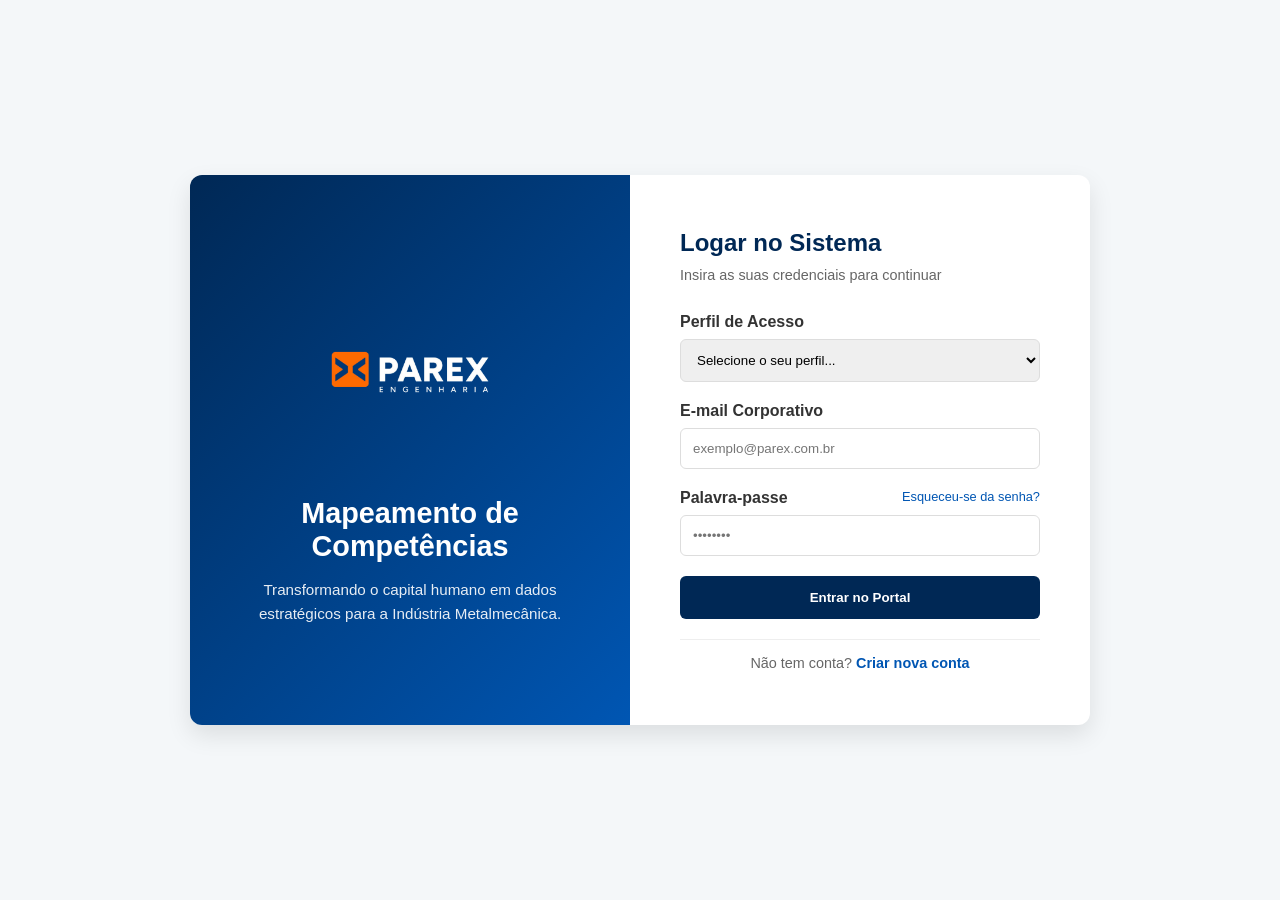
==== frontend/index.html @ 397d4d09 "feat: Segundo commit, todas as funções basicas adicionadas." ====
<!DOCTYPE html>
<html lang="pt-PT">
<head>
    <meta charset="UTF-8">
    <meta name="viewport" content="width=device-width, initial-scale=1.0">
    <title>PAREX - Portal de Competências & Aptidões</title>
    <link rel="stylesheet" href="assets/css/global.css">
</head>
<body>

    <!-- Container principal do login -->
    <div class="login-container">
        
        <!-- Seção esquerda: Branding e apresentação da empresa -->
        <div class="login-branding">
            <div class="branding-content">
                <img src="assets/images/logo-parex.png" alt="PAREX S.A. Logo" class="logo-industria">
                <h1>Mapeamento de Competências</h1>
                <p>Transformando o capital humano em dados estratégicos para a Indústria Metalmecânica.</p>
            </div>
        </div>

        <!-- Seção direita: Formulário de Login -->
        <div class="login-box">
            <h2>Logar no Sistema</h2>
            <p class="subtitle">Insira as suas credenciais para continuar</p>

            <!-- Formulário de autenticação -->
            <form id="formLogin" action="#" method="POST">
                
                <!-- Seletor de perfil: Colaborador ou Gestor -->
                <div class="input-group">
                    <label for="perfil">Perfil de Acesso</label>
                    <select id="perfil" name="perfil" required>
                        <option value="" disabled selected>Selecione o seu perfil...</option>
                        <option value="colaborador">Colaborador (Quiz & Perfil)</option>
                        <option value="gestor">Gestor de RH (Painel Estratégico)</option>
                    </select>
                </div>

                <!-- Campo de entrada do e-mail corporativo -->
                <div class="input-group">
                    <label for="email">E-mail Corporativo</label>
                    <input type="email" id="email" name="email" placeholder="exemplo@parex.com.br" required autocomplete="username">
                </div>

                <!-- Campo de palavra-passe com link de recuperação -->
                <div class="input-group">
                    <div class="label-row">
                        <label for="password">Palavra-passe</label>
                        <!-- Link para abrir modal de recuperação de acesso -->
                        <a href="#" id="btnEsqueceu" class="forgot-link">Esqueceu-se da senha?</a>
                    </div>
                    <input type="password" id="password" name="password" placeholder="••••••••" required autocomplete="current-password">
                </div>

                <!-- Botão de submissão do login -->
                <button type="submit" class="btn-login">Entrar no Portal</button>
            </form>

            <!-- Link para criar nova conta -->
            <div class="cadastro-link">
                <p>Não tem conta? <a href="#" id="btnCriarConta">Criar nova conta</a></p>
            </div>
        </div>
    </div>

    <!-- Modal de Recuperação de Acesso (inicialmente oculto) -->
    <div id="modalRecuperacao" class="modal-recovery hidden">
        <div class="modal-content">
            <!-- Botão para fechar o modal -->
            <span class="close-modal">&times;</span>
            <h3>Recuperar Acesso</h3>
            <p>Insira o seu e-mail corporativo cadastrado. Enviaremos um link para redefinir a sua palavra-passe.</p>
            
            <!-- Formulário para solicitar recuperação de senha -->
            <form id="formRecuperacao">
                <div class="input-group">
                    <label for="emailRecupera">E-mail Corporativo</label>
                    <input type="email" id="emailRecupera" required placeholder="exemplo@parex.com.br">
                </div>
                <button type="submit" class="btn-recovery">Enviar Instruções</button>
            </form>
        </div>
    </div>

    <!-- Modal de Cadastro de Nova Conta (inicialmente oculto) -->
    <div id="modalCadastro" class="modal-recovery hidden">
        <div class="modal-content">
            <!-- Botão para fechar o modal -->
            <span class="close-modal-cadastro">&times;</span>
            <h3>Criar Nova Conta</h3>
            <p>Preencha os dados abaixo para se registrar no sistema MAPA</p>
            
            <!-- Formulário de cadastro de novo usuário -->
            <form id="formCadastro">
                <!-- Campo de nome completo -->
                <div class="input-group">
                    <label for="nomeCompleto">Nome Completo</label>
                    <input type="text" id="nomeCompleto" required placeholder="João da Silva">
                </div>

                <!-- Campo de e-mail corporativo -->
                <div class="input-group">
                    <label for="emailCadastro">E-mail Corporativo</label>
                    <input type="email" id="emailCadastro" required placeholder="joao.silva@parex.com.br">
                </div>

                <!-- Seletor de perfil na criação de conta -->
                <div class="input-group">
                    <label for="perfilCadastro">Perfil de Acesso</label>
                    <select id="perfilCadastro" required>
                        <option value="" disabled selected>Selecione o seu perfil...</option>
                        <option value="colaborador">Colaborador</option>
                        <option value="gestor">Gestor de RH</option>
                    </select>
                </div>

                <!-- Campo de palavra-passe (mínimo 6 caracteres) -->
                <div class="input-group">
                    <label for="senhaCadastro">Palavra-passe</label>
                    <input type="password" id="senhaCadastro" required placeholder="••••••••" minlength="6">
                </div>

                <!-- Campo de confirmação de palavra-passe -->
                <div class="input-group">
                    <label for="senhaConfirm">Confirmar Palavra-passe</label>
                    <input type="password" id="senhaConfirm" required placeholder="••••••••" minlength="6">
                </div>

                <!-- Botão de submissão do cadastro -->
                <button type="submit" class="btn-recovery">Criar Conta</button>
            </form>

            <!-- Link para voltar ao login -->
            <div class="cadastro-voltar">
                <p>Já tem conta? <a href="#" id="btnVoltarLogin">Voltar ao login</a></p>
            </div>
        </div>
    </div>

    <!-- Carrega o script de lógica do login (manipulação de eventos, validações e requisições) -->
    <script src="assets/js/login.js"></script>
</body>
</html>
---- frontend/assets/css/global.css ----
/* Configurações Globais */
* {
    margin: 0;
    padding: 0;
    box-sizing: border-box;
    font-family: 'Segoe UI', Tahoma, Geneva, Verdana, sans-serif;
}

:root {
    --primary-color: #002855; /* Azul Industrial PAREX */
    --secondary-color: #0056b3;
    --text-dark: #333;
    --text-light: #666;
    --white: #ffffff;
    --bg-gray: #f4f7f9;
}

body {
    background-color: var(--bg-gray);
    height: 100vh;
    display: flex;
    align-items: center;
    justify-content: center;
}

/* Container de Login */
.login-container {
    display: flex;
    width: 900px;
    height: 550px;
    background: var(--white);
    border-radius: 12px;
    box-shadow: 0 10px 25px rgba(0,0,0,0.1);
    overflow: hidden;
}

/* Lado Esquerdo: Branding */
.login-branding {
    flex: 1;
    background: linear-gradient(135deg, var(--primary-color), var(--secondary-color));
    color: var(--white);
    padding: 40px;
    display: flex;
    flex-direction: column;
    justify-content: center;
    text-align: center;
}

.logo-industria {
    width: 300px;
    margin-bottom: 20px;
}

.login-branding h1 {
    font-size: 1.8rem;
    margin-bottom: 15px;
}

.login-branding p {
    font-size: 0.95rem;
    line-height: 1.6;
    opacity: 0.9;
}

/* Lado Direito: Formulário */
.login-box {
    flex: 1;
    padding: 50px;
    display: flex;
    flex-direction: column;
    justify-content: center;
}

.login-box h2 {
    color: var(--primary-color);
    margin-bottom: 10px;
}

.subtitle {
    color: var(--text-light);
    margin-bottom: 30px;
    font-size: 0.9rem;
}

/* Formulário e Inputs */
.input-group {
    margin-bottom: 20px;
}

.input-group label {
    display: block;
    margin-bottom: 8px;
    font-weight: 600;
    color: var(--text-dark);
}

.input-group input, .input-group select {
    width: 100%;
    padding: 12px;
    border: 1px solid #ddd;
    border-radius: 6px;
    outline: none;
    transition: border-color 0.3s;
}

.input-group input:focus {
    border-color: var(--secondary-color);
}

.label-row {
    display: flex;
    justify-content: space-between;
}

.forgot-link {
    font-size: 0.8rem;
    color: var(--secondary-color);
    text-decoration: none;
}

/* Botão de Login */
.btn-login {
    width: 100%;
    padding: 14px;
    background-color: var(--primary-color);
    color: var(--white);
    border: none;
    border-radius: 6px;
    font-weight: bold;
    cursor: pointer;
    transition: background 0.3s;
}

.btn-login:hover {
    background-color: var(--secondary-color);
}

/* Modais e Utilitários */
.hidden { display: none; }

.modal-recovery.hidden {
    display: none;
}

.modal-recovery {
    position: fixed;
    top: 0; left: 0; width: 100%; height: 100%;
    background: rgba(0,0,0,0.5);
    display: flex;
    align-items: center;
    justify-content: center;
}

.modal-content {
    background: var(--white);
    padding: 30px;
    border-radius: 8px;
    width: 400px;
    max-height: 90vh;
    overflow-y: auto;
    box-shadow: 0 5px 20px rgba(0,0,0,0.3);
}

.close-modal, .close-modal-cadastro {
    float: right;
    font-size: 28px;
    font-weight: bold;
    color: #aaa;
    cursor: pointer;
    transition: color 0.3s;
}

.close-modal:hover, .close-modal-cadastro:hover {
    color: var(--primary-color);
}

.modal-content h3 {
    color: var(--primary-color);
    margin-bottom: 10px;
}

.modal-content p {
    color: var(--text-light);
    font-size: 0.9rem;
    margin-bottom: 20px;
}

.btn-recovery {
    width: 100%;
    padding: 12px;
    background-color: var(--secondary-color);
    color: var(--white);
    border: none;
    border-radius: 6px;
    font-weight: bold;
    cursor: pointer;
    transition: background 0.3s;
    margin-top: 10px;
}

.btn-recovery:hover {
    background-color: var(--primary-color);
}

/* Link de Cadastro */
.cadastro-link {
    text-align: center;
    margin-top: 20px;
    padding-top: 15px;
    border-top: 1px solid #eee;
}

.cadastro-link p {
    color: var(--text-light);
    font-size: 0.9rem;
}

.cadastro-link a {
    color: var(--secondary-color);
    text-decoration: none;
    font-weight: bold;
    transition: color 0.3s;
}

.cadastro-link a:hover {
    color: var(--primary-color);
}

.cadastro-voltar {
    text-align: center;
    margin-top: 15px;
    padding-top: 15px;
    border-top: 1px solid #eee;
}

.cadastro-voltar p {
    color: var(--text-light);
    font-size: 0.9rem;
}

.cadastro-voltar a {
    color: var(--secondary-color);
    text-decoration: none;
    font-weight: bold;
    transition: color 0.3s;
}

.cadastro-voltar a:hover {
    color: var(--primary-color);
}
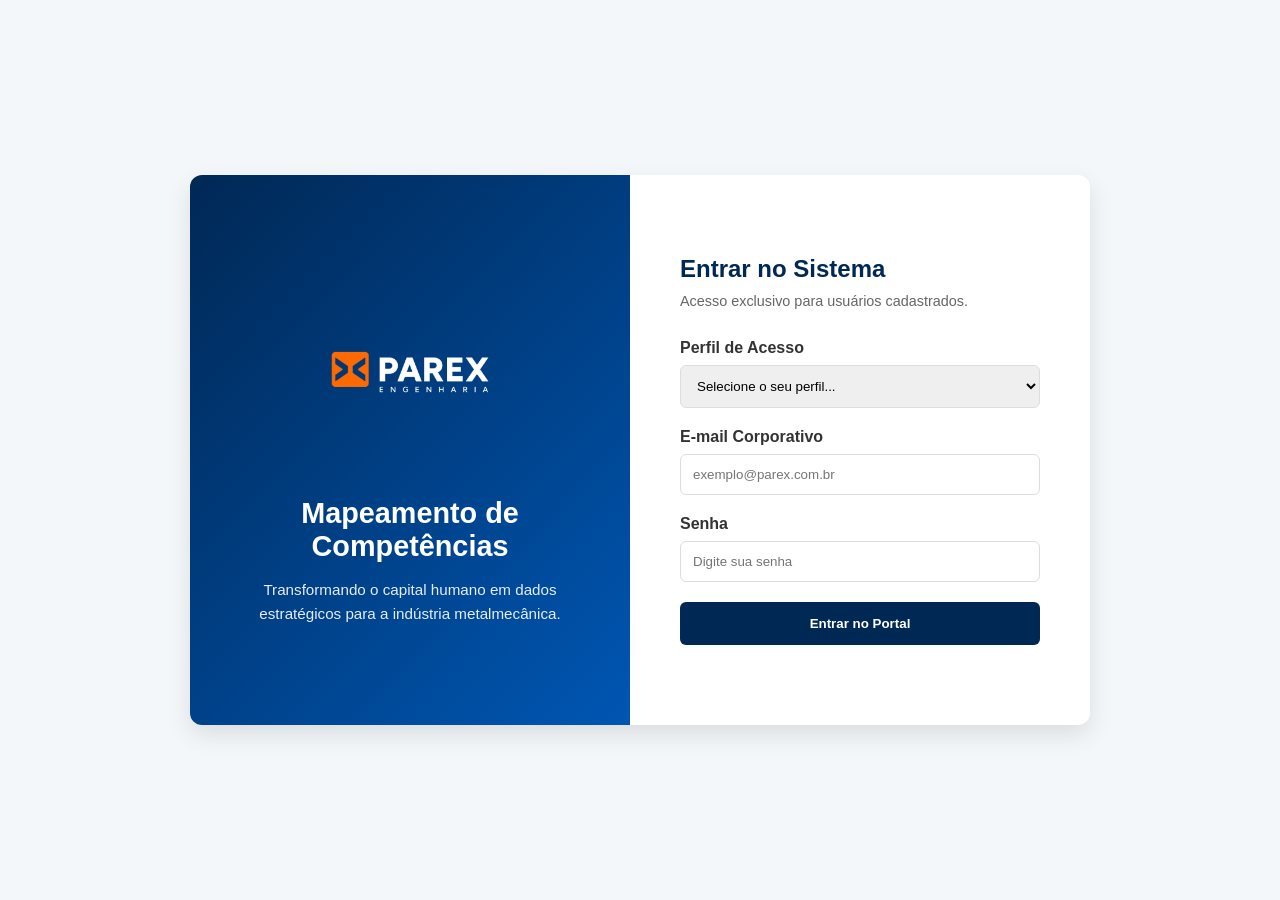
==== commit e9531e16: "feat: reestruturação de diretórios, adição do perfil Admin e script SQLite" ====
--- a/frontend/index.html
+++ b/frontend/index.html
@@ -1,145 +1,52 @@
-<!DOCTYPE html>
-<html lang="pt-PT">
-<head>
-    <meta charset="UTF-8">
-    <meta name="viewport" content="width=device-width, initial-scale=1.0">
-    <title>PAREX - Portal de Competências & Aptidões</title>
-    <link rel="stylesheet" href="assets/css/global.css">
-</head>
-<body>
-
-    <!-- Container principal do login -->
-    <div class="login-container">
-        
-        <!-- Seção esquerda: Branding e apresentação da empresa -->
-        <div class="login-branding">
-            <div class="branding-content">
-                <img src="assets/images/logo-parex.png" alt="PAREX S.A. Logo" class="logo-industria">
-                <h1>Mapeamento de Competências</h1>
-                <p>Transformando o capital humano em dados estratégicos para a Indústria Metalmecânica.</p>
-            </div>
-        </div>
-
-        <!-- Seção direita: Formulário de Login -->
-        <div class="login-box">
-            <h2>Logar no Sistema</h2>
-            <p class="subtitle">Insira as suas credenciais para continuar</p>
-
-            <!-- Formulário de autenticação -->
-            <form id="formLogin" action="#" method="POST">
-                
-                <!-- Seletor de perfil: Colaborador ou Gestor -->
-                <div class="input-group">
-                    <label for="perfil">Perfil de Acesso</label>
-                    <select id="perfil" name="perfil" required>
-                        <option value="" disabled selected>Selecione o seu perfil...</option>
-                        <option value="colaborador">Colaborador (Quiz & Perfil)</option>
-                        <option value="gestor">Gestor de RH (Painel Estratégico)</option>
-                    </select>
-                </div>
-
-                <!-- Campo de entrada do e-mail corporativo -->
-                <div class="input-group">
-                    <label for="email">E-mail Corporativo</label>
-                    <input type="email" id="email" name="email" placeholder="exemplo@parex.com.br" required autocomplete="username">
-                </div>
-
-                <!-- Campo de palavra-passe com link de recuperação -->
-                <div class="input-group">
-                    <div class="label-row">
-                        <label for="password">Palavra-passe</label>
-                        <!-- Link para abrir modal de recuperação de acesso -->
-                        <a href="#" id="btnEsqueceu" class="forgot-link">Esqueceu-se da senha?</a>
-                    </div>
-                    <input type="password" id="password" name="password" placeholder="••••••••" required autocomplete="current-password">
-                </div>
-
-                <!-- Botão de submissão do login -->
-                <button type="submit" class="btn-login">Entrar no Portal</button>
-            </form>
-
-            <!-- Link para criar nova conta -->
-            <div class="cadastro-link">
-                <p>Não tem conta? <a href="#" id="btnCriarConta">Criar nova conta</a></p>
-            </div>
-        </div>
-    </div>
-
-    <!-- Modal de Recuperação de Acesso (inicialmente oculto) -->
-    <div id="modalRecuperacao" class="modal-recovery hidden">
-        <div class="modal-content">
-            <!-- Botão para fechar o modal -->
-            <span class="close-modal">&times;</span>
-            <h3>Recuperar Acesso</h3>
-            <p>Insira o seu e-mail corporativo cadastrado. Enviaremos um link para redefinir a sua palavra-passe.</p>
-            
-            <!-- Formulário para solicitar recuperação de senha -->
-            <form id="formRecuperacao">
-                <div class="input-group">
-                    <label for="emailRecupera">E-mail Corporativo</label>
-                    <input type="email" id="emailRecupera" required placeholder="exemplo@parex.com.br">
-                </div>
-                <button type="submit" class="btn-recovery">Enviar Instruções</button>
-            </form>
-        </div>
-    </div>
-
-    <!-- Modal de Cadastro de Nova Conta (inicialmente oculto) -->
-    <div id="modalCadastro" class="modal-recovery hidden">
-        <div class="modal-content">
-            <!-- Botão para fechar o modal -->
-            <span class="close-modal-cadastro">&times;</span>
-            <h3>Criar Nova Conta</h3>
-            <p>Preencha os dados abaixo para se registrar no sistema MAPA</p>
-            
-            <!-- Formulário de cadastro de novo usuário -->
-            <form id="formCadastro">
-                <!-- Campo de nome completo -->
-                <div class="input-group">
-                    <label for="nomeCompleto">Nome Completo</label>
-                    <input type="text" id="nomeCompleto" required placeholder="João da Silva">
-                </div>
-
-                <!-- Campo de e-mail corporativo -->
-                <div class="input-group">
-                    <label for="emailCadastro">E-mail Corporativo</label>
-                    <input type="email" id="emailCadastro" required placeholder="joao.silva@parex.com.br">
-                </div>
-
-                <!-- Seletor de perfil na criação de conta -->
-                <div class="input-group">
-                    <label for="perfilCadastro">Perfil de Acesso</label>
-                    <select id="perfilCadastro" required>
-                        <option value="" disabled selected>Selecione o seu perfil...</option>
-                        <option value="colaborador">Colaborador</option>
-                        <option value="gestor">Gestor de RH</option>
-                    </select>
-                </div>
-
-                <!-- Campo de palavra-passe (mínimo 6 caracteres) -->
-                <div class="input-group">
-                    <label for="senhaCadastro">Palavra-passe</label>
-                    <input type="password" id="senhaCadastro" required placeholder="••••••••" minlength="6">
-                </div>
-
-                <!-- Campo de confirmação de palavra-passe -->
-                <div class="input-group">
-                    <label for="senhaConfirm">Confirmar Palavra-passe</label>
-                    <input type="password" id="senhaConfirm" required placeholder="••••••••" minlength="6">
-                </div>
-
-                <!-- Botão de submissão do cadastro -->
-                <button type="submit" class="btn-recovery">Criar Conta</button>
-            </form>
-
-            <!-- Link para voltar ao login -->
-            <div class="cadastro-voltar">
-                <p>Já tem conta? <a href="#" id="btnVoltarLogin">Voltar ao login</a></p>
-            </div>
-        </div>
-    </div>
-
-    <!-- Carrega o script de lógica do login (manipulação de eventos, validações e requisições) -->
-    <script src="assets/js/login.js"></script>
-</body>
-</html>+<!DOCTYPE html>
+<html lang="pt-BR">
+<head>
+    <meta charset="UTF-8">
+    <meta name="viewport" content="width=device-width, initial-scale=1.0">
+    <title>PAREX - Portal de Competências & Aptidões</title>
+    <link rel="stylesheet" href="assets/css/global.css">
+</head>
+<body>
+
+    <div class="login-container">
+        <div class="login-branding">
+            <div class="branding-content">
+                <img src="assets/images/logo-parex.png" alt="PAREX S.A. Logo" class="logo-industria">
+                <h1>Mapeamento de Competências</h1>
+                <p>Transformando o capital humano em dados estratégicos para a indústria metalmecânica.</p>
+            </div>
+        </div>
+
+        <div class="login-box">
+            <h2>Entrar no Sistema</h2>
+            <p class="subtitle">Acesso exclusivo para usuários cadastrados.</p>
+
+            <form id="formLogin" action="#" method="POST">
+                <div class="input-group">
+                    <label for="perfil">Perfil de Acesso</label>
+                    <select id="perfil" name="perfil" required>
+                        <option value="" disabled selected>Selecione o seu perfil...</option>
+                        <option value="admin">Administrador de T.I.</option>
+                        <option value="gestor">Gestor de RH</option>
+                        <option value="colaborador">Colaborador</option>
+                    </select>
+                </div>
+
+                <div class="input-group">
+                    <label for="email">E-mail Corporativo</label>
+                    <input type="email" id="email" name="email" placeholder="exemplo@parex.com.br" required autocomplete="username">
+                </div>
+
+                <div class="input-group">
+                    <label for="password">Senha</label>
+                    <input type="password" id="password" name="password" placeholder="Digite sua senha" required autocomplete="current-password">
+                </div>
+
+                <button type="submit" class="btn-login">Entrar no Portal</button>
+            </form>
+        </div>
+    </div>
+
+    <script src="assets/js/login.js"></script>
+</body>
+</html>
--- a/frontend/assets/css/global.css
+++ b/frontend/assets/css/global.css
@@ -80,6 +80,15 @@
     color: var(--text-light);
     margin-bottom: 30px;
     font-size: 0.9rem;
+}
+
+.login-notice {
+    color: var(--text-light);
+    font-size: 0.82rem;
+    line-height: 1.5;
+    margin-top: 18px;
+    padding-top: 16px;
+    border-top: 1px solid #e5e7eb;
 }
 
 /* Formulário e Inputs */
@@ -153,12 +162,62 @@
 
 .modal-content {
     background: var(--white);
-    padding: 30px;
-    border-radius: 8px;
-    width: 400px;
+    padding: 26px 28px 24px;
+    border-radius: 18px;
+    width: min(100%, 440px);
     max-height: 90vh;
     overflow-y: auto;
-    box-shadow: 0 5px 20px rgba(0,0,0,0.3);
+    box-shadow: 0 22px 60px rgba(15, 23, 42, 0.18);
+}
+
+.modal-header {
+    display: flex;
+    align-items: center;
+    gap: 14px;
+    margin-bottom: 22px;
+}
+
+.modal-avatar {
+    width: 46px;
+    height: 46px;
+    border-radius: 50%;
+    display: inline-flex;
+    align-items: center;
+    justify-content: center;
+    background: rgba(59, 130, 246, 0.14);
+    color: var(--primary-color);
+    font-size: 1.4rem;
+}
+
+.modal-title-group h3 {
+    margin: 0;
+    font-size: 1.3rem;
+}
+
+.modal-title-group p {
+    margin: 4px 0 0;
+    color: var(--text-light);
+    font-size: 0.94rem;
+}
+
+.modal-footer {
+    display: flex;
+    justify-content: flex-end;
+    gap: 12px;
+    margin-top: 20px;
+}
+
+.btn-secondary {
+    background: #f1f5f9;
+    color: var(--text-dark);
+    border: 1px solid #cbd5e1;
+    padding: 10px 16px;
+    border-radius: 8px;
+    font-weight: 700;
+}
+
+.btn-secondary:hover {
+    background: #e2e8f0;
 }
 
 .close-modal, .close-modal-cadastro {
@@ -247,4 +306,27 @@
 
 .cadastro-voltar a:hover {
     color: var(--primary-color);
-}+}
+
+@media (max-width: 760px) {
+    body {
+        height: auto;
+        min-height: 100vh;
+        padding: 20px;
+    }
+
+    .login-container {
+        width: 100%;
+        height: auto;
+        flex-direction: column;
+    }
+
+    .login-branding,
+    .login-box {
+        padding: 32px 24px;
+    }
+
+    .logo-industria {
+        width: min(260px, 80%);
+    }
+}
